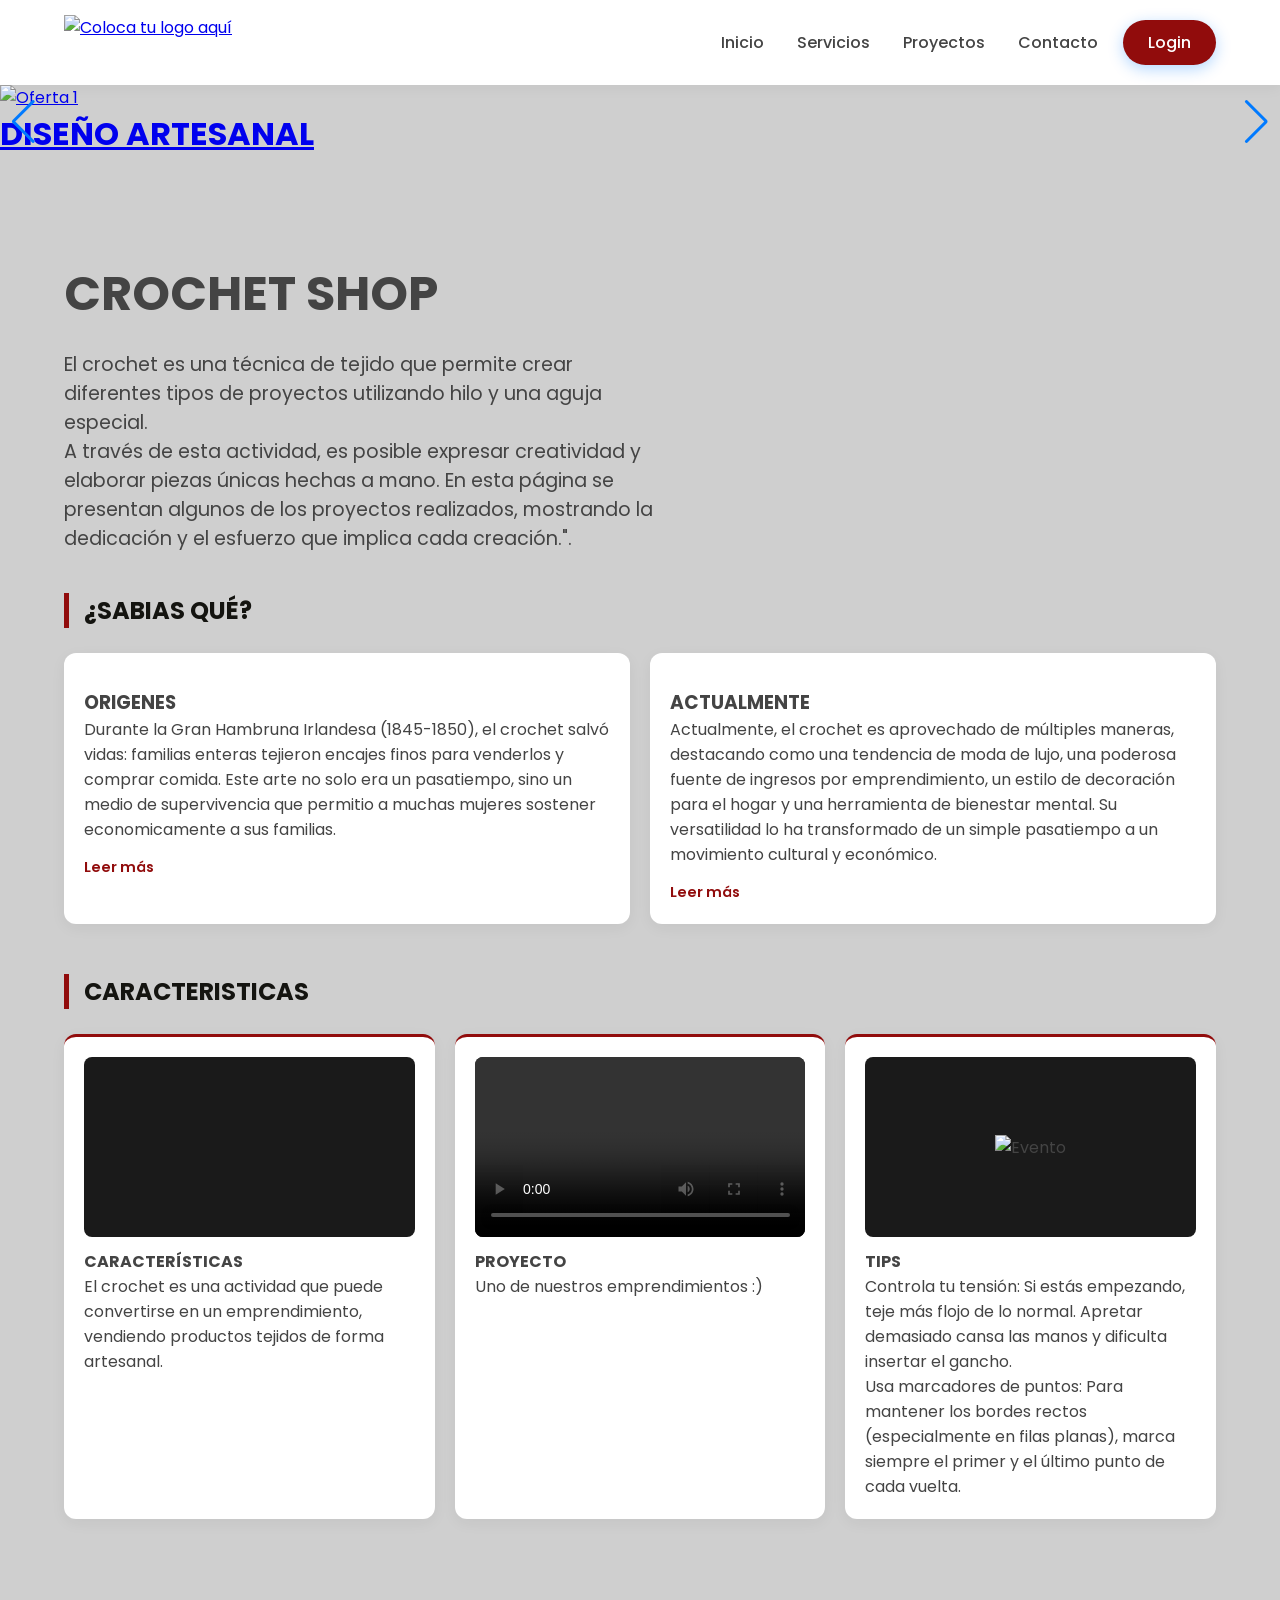
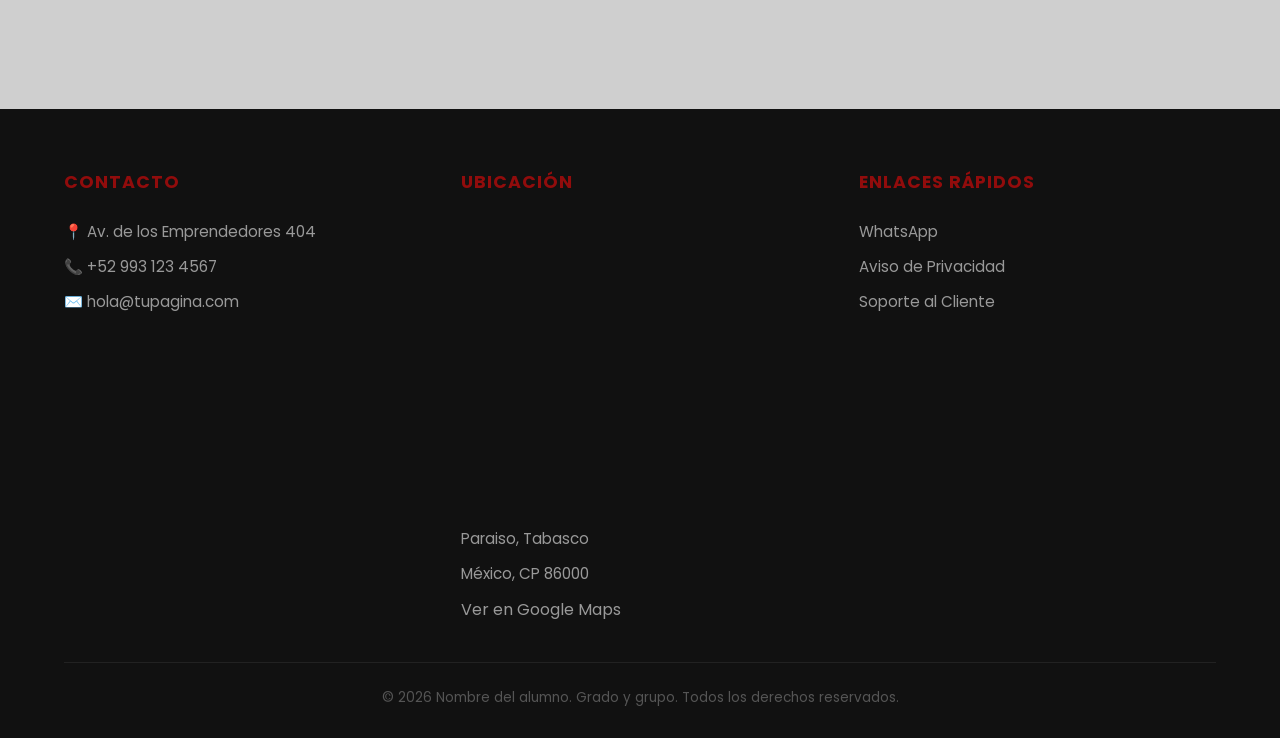
==== index.html @ ab85982d "Add files via upload" ====
<!DOCTYPE html>
<html lang="es">
<head>
    <meta charset="UTF-8">
    <meta name="viewport" content="width=device-width, initial-scale=1.0">
    <title>CROCHET SHOP</title>
        <!-- Google Fonts -->
    <link href="https://fonts.googleapis.com/css2?family=Poppins:wght@300;400;600&display=swap" rel="stylesheet">
    <link rel="stylesheet" href="estilos_maquetacion.css">
<link rel='stylesheet' href='https://cdn-uicons.flaticon.com/4.0.0/uicons-thin-straight/css/uicons-thin-straight.css'>
<link rel='stylesheet' href='https://cdn-uicons.flaticon.com/4.0.0/uicons-regular-rounded/css/uicons-regular-rounded.css'>
<link rel='stylesheet' href='https://cdn-uicons.flaticon.com/4.0.0/uicons-bold-rounded/css/uicons-bold-rounded.css'>
<link rel='stylesheet' href='https://cdn-uicons.flaticon.com/4.0.0/uicons-solid-straight/css/uicons-solid-straight.css'>

<!-- Swiper CSS -->
<link rel="stylesheet" href="https://cdn.jsdelivr.net/npm/swiper@11/swiper-bundle.min.css" />
</head>
<body>

    <header>
        <div class="container">
            <div class="logo">
                <!-- COLOCA TU LOGO AQUÍ -->
                <a href="index.html">
                    <img src="logo.jpeg"  alt="Coloca tu logo aquí">
                </a>
            </div>

            <nav>
                <ul class="nav-menu">
                    <li><a href="index.html"><i class="fi fi-ts-house-tree"></i></i>Inicio</a></li>
                    
                    <li class="dropdown">
                        <a href="#"><i class="fi fi-rr-time-twenty-four"></i></i>Servicios</a>
                        <ul class="dropdown-content">
                            <li><a href="#">Diseño Digital</a></li>
                            <li><a href="#">Páginas Web</a></li>
                            <li><a href="#">Mantenimiento y redes de cómputo</a></li>
                        </ul>
                    </li>
                   

                    <li><a href="#"><i class="fi fi-br-edit-alt"></i></i>Proyectos</a></li>
                    <li><a href="#"><i class="fi fi-ss-headset"></i></i>Contacto</a></li>
                    <li><a href="https://samathacollado-hash.github.io/sesion-inicio/" class="btn-login">Login</a></li>
                </ul>
            </nav>
        </div>
    </header>
    <!-- Banner Principal -->
<div class="swiper mainBanner">
    <div class="swiper-wrapper">
        
        <!-- Slide 1 -->
        <div class="swiper-slide">
            <a href="#" class="banner-link">
                <img src="1.png" alt="Oferta 1">
                <div class="banner-content">
                    <div class="text-box">
                        <h1>DISEÑO ARTESANAL</h1>
                    </div>
                </div>
            </a>
        </div>

        <!-- Slide 2 -->
        <div class="swiper-slide">
            <a href="#" class="banner-link">
                <img src="2.png" alt="Oferta 2">
                <div class="banner-content">
                    <div class="text-box">
                        <h1>HECHO A MANO</h1>
                    </div>
                </div>
            </a>
        </div>
        <!-- Slide 3 -->
        <div class="swiper-slide">
            <a href="#" class="banner-link">
                <img src="3.png" alt="Oferta 2">
                <div class="banner-content">
                    <div class="text-box">
                        <h1>DETALLES TEJIDOS</h1>
                    </div>
                </div>
            </a>
        </div>
<!-- Slide 4 -->
        <div class="swiper-slide">
            <a href="#" class="banner-link">
                <img src="4.png" alt="Oferta 1">
                <div class="banner-content">
                    <div class="text-box">
                        <h1>CROCHET CREATIVO</h1>
                    </div>
                </div>
            </a>
        </div>

        <!-- Slide 5 -->
        <div class="swiper-slide">
            <a href="#" class="banner-link">
                <img src="5.png" alt="Oferta 2">
                <div class="banner-content">
                    <div class="text-box">
                        <h1>TEJIDO ELEGANTE</h1>
                    </div>
                </div>
            </a>
        </div>
        <!-- Slide 6 -->
        <div class="swiper-slide">
            <a href="#" class="banner-link">
                <img src="6.png" alt="Oferta 2">
                <div class="banner-content">
                    <div class="text-box">
                        <h1>INSPIRACIÓN ARTESANAL</h1>
                    </div>
                </div>
            </a>
        </div>
    </div>

    <!-- Controles -->
    <div class="swiper-button-next"></div>
    <div class="swiper-button-prev"></div>
    <div class="swiper-pagination"></div>
</div>


    <main class="container" style="padding: 100px 0;">
        <h1 style="font-size: 3rem; margin-bottom: 20px;">CROCHET SHOP</h1>
        <p style="font-size: 1.2rem; max-width: 600px;">El crochet es una técnica de tejido que permite crear diferentes tipos de proyectos utilizando hilo y una aguja especial.<br> A través de esta actividad, es posible expresar creatividad y elaborar piezas únicas hechas a mano.

En esta página se presentan algunos de los proyectos realizados, mostrando la dedicación y el esfuerzo que implica cada creación.".</p>
        
                <section class="seccion-info">
            
            <!-- FILA DE 2 CUADROS (Noticias Destacadas) -->
            <h2 class="titulo-seccion">¿SABIAS QUÉ?</h2>
            <div class="contenedor-dos">
                <div class="cuadro cuadro-grande">
                    <div class="imagen-placeholder"><img src="sabiaque.webp" alt=""></div>
                    <h3>ORIGENES</h3>
                    <p>Durante la Gran Hambruna Irlandesa (1845-1850), el crochet salvó vidas: familias enteras tejieron encajes finos para venderlos y comprar comida. Este arte no solo era un pasatiempo, sino un medio de supervivencia que permitio a muchas mujeres sostener economicamente a sus familias.</p>
                    <a href="#" class="leer-mas">Leer más</a>
                </div>
                <div class="cuadro cuadro-grande">
                    <div class="imagen-placeholder"><img src="actualmente.jpg" alt=""></div>
                    <h3>ACTUALMENTE</h3>
                    <p>Actualmente, el crochet es aprovechado de múltiples maneras, destacando como una tendencia de moda de lujo, una poderosa fuente de ingresos por emprendimiento, un estilo de decoración para el hogar y una herramienta de bienestar mental. Su versatilidad lo ha transformado de un simple pasatiempo a un movimiento cultural y económico.</p>
                    <a href="#" class="leer-mas">Leer más</a>
                </div>
            </div>

            <!-- FILA DE 3 CUADROS (Eventos o Info Rápida) -->
            <h2 class="titulo-seccion">CARACTERISTICAS</h2>
            <div class="contenedor-tres">
    <!-- Cuadro con Imagen -->
    <div class="cuadro cuadro-pequeno">
        <div class="media-container">
            <img src="nosotros1.jpg" alt="">
        </div>
        <h4>CARACTERÍSTICAS</h4>
        <p>El crochet es una actividad que puede convertirse en un emprendimiento, vendiendo productos tejidos de forma artesanal.
</p>
    </div>

    <!-- Cuadro con Video -->
    <div class="cuadro cuadro-pequeno">
        <div class="media-container">
            <video controls>
                <source src="creatividad1.mp4" type="video/mp4">
                Tu navegador no soporta videos.
            </video>
        </div>
        <h4>PROYECTO</h4>
        <p>Uno de nuestros emprendimientos :) </p>
    </div>

    <!-- Cuadro con Info Rápida (Solo texto si quieres) -->
    <div class="cuadro cuadro-pequeno">
        <div class="media-container">
            <img src="nosotros2.jpg" alt="Evento">
        </div>
        <h4>TIPS</h4>
        <p>Controla tu tensión: Si estás empezando, teje más flojo de lo normal. Apretar demasiado cansa las manos y dificulta insertar el gancho. <br>

Usa marcadores de puntos: Para mantener los bordes rectos (especialmente en filas planas), marca siempre el primer y el último punto de cada vuelta. </p>
    </div>
</div>
</section>
    </main>

    <footer>
        <div class="container">
            <div class="footer-grid">
                <div class="footer-col">
                    <h4>Contacto</h4>
                    <p>📍 Av. de los Emprendedores 404</p>
                    <p>📞 +52 993 123 4567</p>
                    <p>✉️ hola@tupagina.com</p>
                </div>
                <div class="footer-col">
                    <h4>Ubicación</h4>
                    <iframe src="https://www.google.com/maps/embed?pb=!1m18!1m12!1m3!1d30288.227244583733!2d-93.25536992568364!3d18.3915583!2m3!1f0!2f0!3f0!3m2!1i1024!2i768!4f13.1!3m3!1m2!1s0x85ee8cd7cc8ce477%3A0xe16984e99de48f21!2sPreparatoria%20Augusto%20Hern%C3%A1ndez%20Oliv%C3%A9!5e0!3m2!1ses-419!2smx!4v1779738235847!5m2!1ses-419!2smx" width="400" height="300" style="border:0;" allowfullscreen="" loading="lazy" referrerpolicy="no-referrer-when-downgrade"></iframe>
                    <p>Paraiso, Tabasco</p>
                    <p>México, CP 86000</p>
                    <a href="#"> Ver en Google Maps</a>
                </div>
                <div class="footer-col">
                    <h4>Enlaces Rápidos</h4>
                    <ul>
                        <li><a href="https://wa.me/529333331973?text=Hola,%20me%20gustaría%20recibir%20información%20sobre%20sus%20productos%20o%20servicios.">WhatsApp</a></li>
                        <li><a href="#">Aviso de Privacidad</a></li>
                        <li><a href="#">Soporte al Cliente</a></li>
                    </ul>
                </div>
            </div>
            <div class="footer-bottom">
                &copy; 2026 Nombre del alumno. Grado y grupo. Todos los derechos reservados.
            </div>
        </div>
    </footer>


<script src="https://cdn.jsdelivr.net/npm/swiper@11/swiper-bundle.min.js"></script>
<script src="banner.js"></script>
</body>
</html>
---- estilos_maquetacion.css ----
/* --- 1. VARIABLES --- */
:root {
    --color-primario: #910c0c; /* Color principal (azul) */
    --color-oscuro: #141410; /* Color oscuro para textos fuertes */
    --color-texto: #444; /* Color general del texto */
    --blanco: #ffffff; /* Color blanco */
    --sombra: 0 10px 30px rgba(90, 81, 3, 0.1); /* Sombra suave */
    --transicion: all 0.4s cubic-bezier(0.165, 0.84, 0.44, 1); /* Animación suave */
}

/* Reset básico para quitar márgenes por defecto */
* {
    margin: 0;
    padding: 0;
    box-sizing: border-box; /* Evita que el padding rompa tamaños */
}

/* Configuración general del body */
body {
    font-family: 'Poppins', sans-serif; /* Fuente */
    background-color: #cfcfcf; /* Fondo claro */
    color: var(--color-texto); /* Color del texto */
    display: flex;
    flex-direction: column;
    min-height: 100vh; /* Para que el footer quede abajo */
}

/* Contenedor centrado */
.container {
    width: 90%;
    max-width: 1200px; /* Ancho máximo */
    margin: 0 auto; /* Centrar */
}

/* --- 2. HEADER Y LOGO --- */
header {
    background: var(--blanco); /* Fondo blanco */
    padding: 15px 0;
    box-shadow: 0 2px 15px rgba(0,0,0,0.05); /* Sombra ligera */
    position: sticky; /* Se queda fijo arriba */
    top: 0;
    z-index: 1000; /* Siempre encima */
}

/* Alinea logo y menú */
header .container {
    display: flex;
    justify-content: space-between;
    align-items: center;
}

/* CONFIGURACIÓN DEL LOGO */
.logo img {
    height: 55px; /* Tamaño del logo */
    width: auto;
    display: block;
}

/* --- 3. NAVEGACIÓN Y MENÚ --- */
.nav-menu {
    display: flex; /* Menú en fila */
    list-style: none; /* Quita viñetas */
    align-items: center;
}

/* Separación entre opciones */
.nav-menu > li {
    margin-left: 25px;
    position: relative; /* Necesario para submenú */
}

/* Estilo de enlaces */
.nav-menu a {
    text-decoration: none;
    color: var(--color-oscuro);
    font-weight: 500;
    padding: 10px 0;
    transition: var(--transicion);
    display: block;

    /* Permite alinear iconos con texto */
    display: inline-flex; 
    align-items: center; 
    gap: 8px; 
    text-decoration: none; 
    color: inherit;
}

/* Línea animada debajo del menú */
.nav-menu > li > a::after {
    content: '';
    position: absolute;
    width: 0; /* Empieza invisible */
    height: 2px;
    bottom: 0;
    left: 0;
    background-color: var(--color-primario);
    transition: var(--transicion);
}

/* Cuando pasas el mouse aparece la línea */
.nav-menu > li:hover > a::after {
    width: 100%;
}

/* Cambio de color al pasar el mouse */
.nav-menu a:hover {
    color: var(--color-primario);
}

/* --- 4. SUBMENÚ DESPLEGABLE --- */
.dropdown-content {
    position: absolute;
    top: 120%; /* Debajo del menú */
    left: -20px;
    background: var(--blanco);
    min-width: 220px;
    padding: 15px 0;
    list-style: none;
    border-radius: 12px; /* Bordes redondeados */
    box-shadow: var(--sombra);

    /* Oculto por defecto */
    opacity: 0;
    visibility: hidden;
    transform: translateY(20px); /* Baja un poco */
    transition: var(--transicion);
}

/* Mostrar el submenú al pasar el mouse */
.dropdown:hover .dropdown-content {
    opacity: 1;
    visibility: visible;
    transform: translateY(0);
}

/* Estilo de opciones del submenú */
.dropdown-content li a {
    padding: 12px 25px;
    font-size: 0.9rem;
    color: var(--color-texto);
    font-weight: 400;
}

/* Hover en submenú */
.dropdown-content li a:hover {
    background-color: #f8faff;
    color: var(--color-primario);
    padding-left: 30px; /* Se mueve a la derecha */
}

/* Botón Login resaltado */
.btn-login {
    background-color: var(--color-primario);
    color: var(--blanco) !important;
    padding: 10px 25px !important;
    border-radius: 50px; /* Forma redonda */
    box-shadow: 0 4px 15px rgba(0, 123, 255, 0.3);
}

/* Efecto hover del botón */
.btn-login:hover {
    transform: translateY(-2px); /* Se levanta */
    box-shadow: 0 6px 20px rgba(0, 123, 255, 0.4);
}

/* --- 5. RESPONSIVE --- */
@media (max-width: 850px) {

    /* Header en columna */
    header .container {
        flex-direction: column;
        gap: 20px;
    }

    /* Menú se adapta */
    .nav-menu {
        flex-wrap: wrap;
        justify-content: center;
    }

    .nav-menu li {
        margin: 5px 15px;
    }

    /* Submenú en móvil */
    .dropdown-content {
        position: static; /* Ya no flotante */
        box-shadow: none;
        opacity: 1;
        visibility: visible;
        transform: none;
        display: none; /* Oculto */
        background: #f1f1f1;
    }

    /* Mostrar al hacer hover */
    .dropdown:hover .dropdown-content {
        display: block;
    }
}

/* --- 6. FOOTER 3 COLUMNAS --- */
footer {
    background: #111;
    color: #fff;
    padding: 60px 0 30px;
    margin-top: auto; /* Empuja el footer abajo */
}

/* Grid para dividir en columnas */
.footer-grid {
    display: grid;
    grid-template-columns: repeat(auto-fit, minmax(250px, 1fr)); /* Responsive */
    gap: 40px;
    margin-bottom: 40px;
}

/* Títulos del footer */
.footer-col h4 {
    color: var(--color-primario);
    margin-bottom: 25px;
    font-size: 1.1rem;
    text-transform: uppercase;
    letter-spacing: 1px;
}

/* Texto del footer */
.footer-col p, .footer-col li {
    color: #999;
    font-size: 0.95rem;
    margin-bottom: 12px;
}

/* Quita viñetas */
.footer-col ul { 
    list-style: none; 
}

/* Enlaces del footer */
.footer-col a {
    color: #999;
    text-decoration: none;
    transition: var(--transicion);
}

/* Hover enlaces */
.footer-col a:hover {
    color: var(--blanco);
}

/* Parte inferior del footer */
.footer-bottom {
    text-align: center;
    border-top: 1px solid #222;
    padding-top: 25px;
    color: #555;
    font-size: 0.85rem;
}
   /* ESTILOS CSS PARA ESTA SECCIÓN (Agrégalos a tu bloque <style>) */

    .seccion-info {
        padding: 40px 0;
    }

    .titulo-seccion {
        margin-bottom: 25px;
        color: var(--color-oscuro);
        border-left: 5px solid var(--color-primario);
        padding-left: 15px;
    }

    /* Contenedores Flexbox */
    .contenedor-dos, .contenedor-tres {
        display: flex;
        gap: 20px;
        flex-wrap: wrap; /* Para que sea responsivo */
        margin-bottom: 50px;
    }

    /* Estilo base de los cuadros */
    .cuadro {
        background: var(--blanco);
        border-radius: 12px;
        padding: 20px;
        box-shadow: 0 4px 15px rgba(0,0,0,0.05);
        transition: transform 0.3s ease;
    }

    .cuadro:hover {
        transform: translateY(-5px);
    }

    /* Tamaños específicos */
    .cuadro-grande {
        flex: 1 1 calc(50% - 20px); /* 2 cuadros por fila */
        min-width: 300px;
    }

    .cuadro-pequeno {
        flex: 1 1 calc(33.33% - 20px); /* 3 cuadros por fila */
        min-width: 250px;
        border-top: 3px solid var(--color-primario);
        align-items: center;
    }
.imagen-placeholder {
    width: 100%;
    height: auto;       /* Ya no obligamos a que mida 200px */
    overflow: hidden;
    border-radius: 8px;
    margin-bottom: 15px;
}

.imagen-placeholder img {
    width: 100%;        /* Ocupa todo el ancho disponible */
    height: auto;       /* Mantiene su proporción natural */
    display: block;
}
  
    /* Elementos internos 
    .imagen-placeholder {
        background: #eee;
        height: 150px;
        display: flex;
        align-items: center;
        justify-content: center;
        border-radius: 8px;
        margin-bottom: 15px;
        color: #888;
    }*/

    .leer-mas {
        display: inline-block;
        margin-top: 15px;
        color: var(--color-primario);
        text-decoration: none;
        font-weight: 600;
        font-size: 0.9rem;
    }
    /* Contenedor universal para fotos y videos */
.media-container {
    width: 100%;
    height: 180px;         /* Altura fija para que los 3 cuadros estén parejos */
    background-color: #1a1a1a; /* Fondo oscuro para resaltar el contenido */
    display: flex;
    align-items: center;
    justify-content: center;
    border-radius: 8px;
    margin-bottom: 12px;
    overflow: hidden;
}

/* Ajuste para que se vea TODO (Imagen) */
.media-container img {
    max-width: 100%;
    max-height: 100%;
    object-fit: contain;   /* ESTA ES LA CLAVE: No corta nada */
}

/* Ajuste para que se vea TODO (Video) */
.media-container video {
    width: 100%;
    height: 100%;
    object-fit: contain;   /* ESTA ES LA CLAVE: Muestra el video completo */
    outline: none;
}
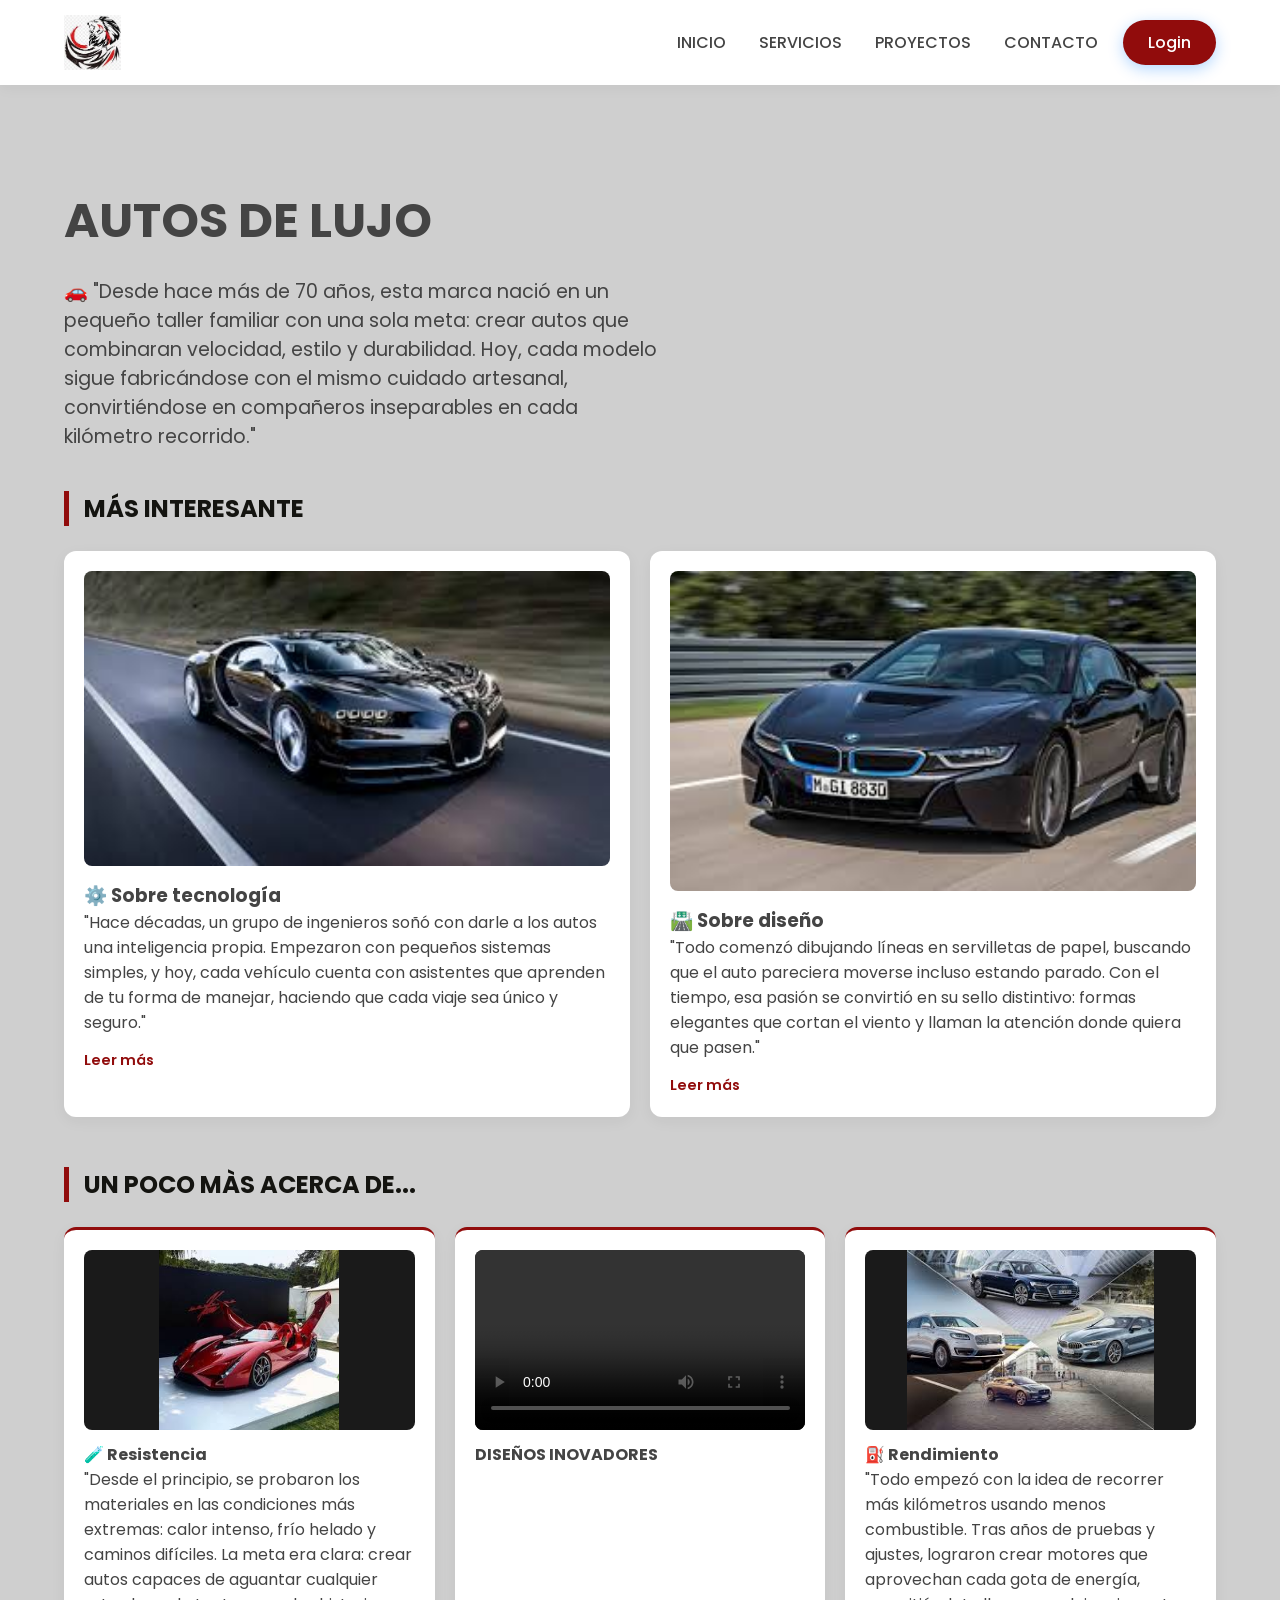
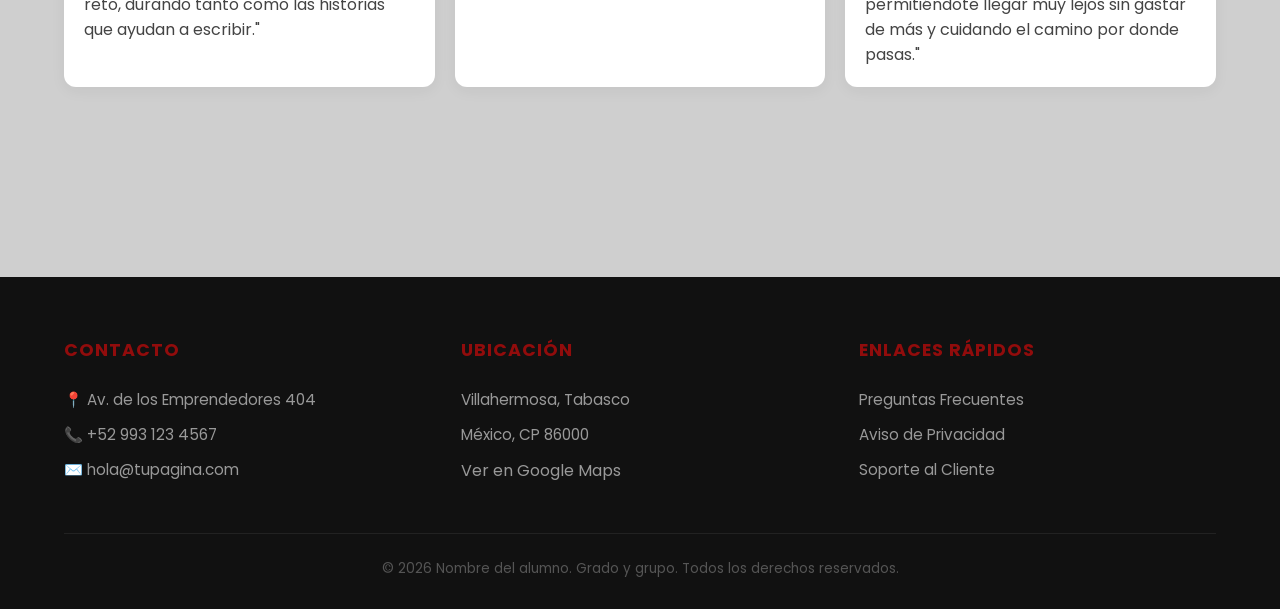
==== commit 5a831771: "Update index.html" ====
--- a/index.html
+++ b/index.html
@@ -3,35 +3,40 @@
 <head>
     <meta charset="UTF-8">
     <meta name="viewport" content="width=device-width, initial-scale=1.0">
-    <title>CROCHET SHOP</title>
+    <title>AUTOS</title>
         <!-- Google Fonts -->
     <link href="https://fonts.googleapis.com/css2?family=Poppins:wght@300;400;600&display=swap" rel="stylesheet">
     <link rel="stylesheet" href="estilos_maquetacion.css">
-<link rel='stylesheet' href='https://cdn-uicons.flaticon.com/4.0.0/uicons-thin-straight/css/uicons-thin-straight.css'>
+<link rel='stylesheet' href='https://cdn-uicons.flaticon.com/4.0.0/uicons-bold-straight/css/uicons-bold-straight.css'>
+<link rel='stylesheet' href='https://cdn-uicons.flaticon.com/4.0.0/uicons-solid-rounded/css/uicons-solid-rounded.css'>
 <link rel='stylesheet' href='https://cdn-uicons.flaticon.com/4.0.0/uicons-regular-rounded/css/uicons-regular-rounded.css'>
-<link rel='stylesheet' href='https://cdn-uicons.flaticon.com/4.0.0/uicons-bold-rounded/css/uicons-bold-rounded.css'>
 <link rel='stylesheet' href='https://cdn-uicons.flaticon.com/4.0.0/uicons-solid-straight/css/uicons-solid-straight.css'>
+
 
 <!-- Swiper CSS -->
 <link rel="stylesheet" href="https://cdn.jsdelivr.net/npm/swiper@11/swiper-bundle.min.css" />
+
+
 </head>
 <body>
 
     <header>
+        
+        
         <div class="container">
             <div class="logo">
                 <!-- COLOCA TU LOGO AQUÍ -->
                 <a href="index.html">
-                    <img src="logo.jpeg"  alt="Coloca tu logo aquí">
+                    <img src="logo.jpg"  alt="Coloca tu logo aquí">
                 </a>
             </div>
 
             <nav>
                 <ul class="nav-menu">
-                    <li><a href="index.html"><i class="fi fi-ts-house-tree"></i></i>Inicio</a></li>
+                    <li><a href="index.html"><i class="fi fi-bs-house-chimney-blank"></i></i>INICIO</a></li>
                     
                     <li class="dropdown">
-                        <a href="#"><i class="fi fi-rr-time-twenty-four"></i></i>Servicios</a>
+                        <a href="#"><i class="fi fi-sr-customer-care"></i></i>SERVICIOS</a>
                         <ul class="dropdown-content">
                             <li><a href="#">Diseño Digital</a></li>
                             <li><a href="#">Páginas Web</a></li>
@@ -40,129 +45,48 @@
                     </li>
                    
 
-                    <li><a href="#"><i class="fi fi-br-edit-alt"></i></i>Proyectos</a></li>
-                    <li><a href="#"><i class="fi fi-ss-headset"></i></i>Contacto</a></li>
-                    <li><a href="https://samathacollado-hash.github.io/sesion-inicio/" class="btn-login">Login</a></li>
+                    <li><a href="#"><i class="fi fi-rr-workflow-setting-alt"></i></i>PROYECTOS</a></li>
+                    <li><a href="#"><i class="fi fi-ss-customer-service"></i></i>CONTACTO</a></li>
+                    <li><a href="index2.html" class="btn-login">Login</a></li>
                 </ul>
             </nav>
         </div>
     </header>
-    <!-- Banner Principal -->
-<div class="swiper mainBanner">
-    <div class="swiper-wrapper">
-        
-        <!-- Slide 1 -->
-        <div class="swiper-slide">
-            <a href="#" class="banner-link">
-                <img src="1.png" alt="Oferta 1">
-                <div class="banner-content">
-                    <div class="text-box">
-                        <h1>DISEÑO ARTESANAL</h1>
-                    </div>
-                </div>
-            </a>
-        </div>
-
-        <!-- Slide 2 -->
-        <div class="swiper-slide">
-            <a href="#" class="banner-link">
-                <img src="2.png" alt="Oferta 2">
-                <div class="banner-content">
-                    <div class="text-box">
-                        <h1>HECHO A MANO</h1>
-                    </div>
-                </div>
-            </a>
-        </div>
-        <!-- Slide 3 -->
-        <div class="swiper-slide">
-            <a href="#" class="banner-link">
-                <img src="3.png" alt="Oferta 2">
-                <div class="banner-content">
-                    <div class="text-box">
-                        <h1>DETALLES TEJIDOS</h1>
-                    </div>
-                </div>
-            </a>
-        </div>
-<!-- Slide 4 -->
-        <div class="swiper-slide">
-            <a href="#" class="banner-link">
-                <img src="4.png" alt="Oferta 1">
-                <div class="banner-content">
-                    <div class="text-box">
-                        <h1>CROCHET CREATIVO</h1>
-                    </div>
-                </div>
-            </a>
-        </div>
-
-        <!-- Slide 5 -->
-        <div class="swiper-slide">
-            <a href="#" class="banner-link">
-                <img src="5.png" alt="Oferta 2">
-                <div class="banner-content">
-                    <div class="text-box">
-                        <h1>TEJIDO ELEGANTE</h1>
-                    </div>
-                </div>
-            </a>
-        </div>
-        <!-- Slide 6 -->
-        <div class="swiper-slide">
-            <a href="#" class="banner-link">
-                <img src="6.png" alt="Oferta 2">
-                <div class="banner-content">
-                    <div class="text-box">
-                        <h1>INSPIRACIÓN ARTESANAL</h1>
-                    </div>
-                </div>
-            </a>
-        </div>
-    </div>
-
-    <!-- Controles -->
-    <div class="swiper-button-next"></div>
-    <div class="swiper-button-prev"></div>
-    <div class="swiper-pagination"></div>
-</div>
-
 
     <main class="container" style="padding: 100px 0;">
-        <h1 style="font-size: 3rem; margin-bottom: 20px;">CROCHET SHOP</h1>
-        <p style="font-size: 1.2rem; max-width: 600px;">El crochet es una técnica de tejido que permite crear diferentes tipos de proyectos utilizando hilo y una aguja especial.<br> A través de esta actividad, es posible expresar creatividad y elaborar piezas únicas hechas a mano.
-
-En esta página se presentan algunos de los proyectos realizados, mostrando la dedicación y el esfuerzo que implica cada creación.".</p>
+        <h1 style="font-size: 3rem; margin-bottom: 20px;">AUTOS DE LUJO</h1>
+        <p style="font-size: 1.2rem; max-width: 600px;">🚗 "Desde hace más de 70 años, esta marca nació en un pequeño taller familiar con una sola meta: crear autos que combinaran velocidad, estilo y durabilidad. Hoy, cada modelo sigue fabricándose con el mismo cuidado artesanal, convirtiéndose en compañeros inseparables en cada kilómetro recorrido."</p>
         
                 <section class="seccion-info">
             
             <!-- FILA DE 2 CUADROS (Noticias Destacadas) -->
-            <h2 class="titulo-seccion">¿SABIAS QUÉ?</h2>
+            <h2 class="titulo-seccion"> MÁS INTERESANTE</h2>
             <div class="contenedor-dos">
                 <div class="cuadro cuadro-grande">
-                    <div class="imagen-placeholder"><img src="sabiaque.webp" alt=""></div>
-                    <h3>ORIGENES</h3>
-                    <p>Durante la Gran Hambruna Irlandesa (1845-1850), el crochet salvó vidas: familias enteras tejieron encajes finos para venderlos y comprar comida. Este arte no solo era un pasatiempo, sino un medio de supervivencia que permitio a muchas mujeres sostener economicamente a sus familias.</p>
+                    <div class="imagen-placeholder"><img src="LUJO1.jpg" alt=""></div>
+                    <h3>⚙️ Sobre tecnología</h3>
+                    <p> "Hace décadas, un grupo de ingenieros soñó con darle a los autos una inteligencia propia. Empezaron con pequeños sistemas simples, y hoy, cada vehículo cuenta con asistentes que aprenden de tu forma de manejar, haciendo que cada viaje sea único y seguro."</p>
+
                     <a href="#" class="leer-mas">Leer más</a>
                 </div>
                 <div class="cuadro cuadro-grande">
-                    <div class="imagen-placeholder"><img src="actualmente.jpg" alt=""></div>
-                    <h3>ACTUALMENTE</h3>
-                    <p>Actualmente, el crochet es aprovechado de múltiples maneras, destacando como una tendencia de moda de lujo, una poderosa fuente de ingresos por emprendimiento, un estilo de decoración para el hogar y una herramienta de bienestar mental. Su versatilidad lo ha transformado de un simple pasatiempo a un movimiento cultural y económico.</p>
+                    <div class="imagen-placeholder"><img src="LUJO2.jpg" alt=""></div>
+                    <h3>🛣️ Sobre diseño</h3>
+                    <p>"Todo comenzó dibujando líneas en servilletas de papel, buscando que el auto pareciera moverse incluso estando parado. Con el tiempo, esa pasión se convirtió en su sello distintivo: formas elegantes que cortan el viento y llaman la atención donde quiera que pasen."</p>
                     <a href="#" class="leer-mas">Leer más</a>
                 </div>
             </div>
 
             <!-- FILA DE 3 CUADROS (Eventos o Info Rápida) -->
-            <h2 class="titulo-seccion">CARACTERISTICAS</h2>
+            <h2 class="titulo-seccion">UN POCO MÀS ACERCA DE...</h2>
             <div class="contenedor-tres">
     <!-- Cuadro con Imagen -->
     <div class="cuadro cuadro-pequeno">
         <div class="media-container">
-            <img src="nosotros1.jpg" alt="">
+            <img src="LUJO3.jpg" alt="">
         </div>
-        <h4>CARACTERÍSTICAS</h4>
-        <p>El crochet es una actividad que puede convertirse en un emprendimiento, vendiendo productos tejidos de forma artesanal.
+        <h4>🧪 Resistencia</h4>
+        <p>"Desde el principio, se probaron los materiales en las condiciones más extremas: calor intenso, frío helado y caminos difíciles. La meta era clara: crear autos capaces de aguantar cualquier reto, durando tanto como las historias que ayudan a escribir."
 </p>
     </div>
 
@@ -170,24 +94,22 @@
     <div class="cuadro cuadro-pequeno">
         <div class="media-container">
             <video controls>
-                <source src="creatividad1.mp4" type="video/mp4">
+                <source src="VIDEO.mp4" type="video/mp4">
                 Tu navegador no soporta videos.
             </video>
         </div>
-        <h4>PROYECTO</h4>
-        <p>Uno de nuestros emprendimientos :) </p>
+        <h4>DISEÑOS INOVADORES</h4>
+        <p> </p>
     </div>
 
     <!-- Cuadro con Info Rápida (Solo texto si quieres) -->
     <div class="cuadro cuadro-pequeno">
         <div class="media-container">
-            <img src="nosotros2.jpg" alt="Evento">
+            <img src="LUJO4.jpg" alt="Evento">
         </div>
-        <h4>TIPS</h4>
-        <p>Controla tu tensión: Si estás empezando, teje más flojo de lo normal. Apretar demasiado cansa las manos y dificulta insertar el gancho. <br>
+        <h4>⛽ Rendimiento</h4>
+        <p>"Todo empezó con la idea de recorrer más kilómetros usando menos combustible. Tras años de pruebas y ajustes, lograron crear motores que aprovechan cada gota de energía, permitiéndote llegar muy lejos sin gastar de más y cuidando el camino por donde pasas."</p>
 
-Usa marcadores de puntos: Para mantener los bordes rectos (especialmente en filas planas), marca siempre el primer y el último punto de cada vuelta. </p>
-    </div>
 </div>
 </section>
     </main>
@@ -203,15 +125,14 @@
                 </div>
                 <div class="footer-col">
                     <h4>Ubicación</h4>
-                    <iframe src="https://www.google.com/maps/embed?pb=!1m18!1m12!1m3!1d30288.227244583733!2d-93.25536992568364!3d18.3915583!2m3!1f0!2f0!3f0!3m2!1i1024!2i768!4f13.1!3m3!1m2!1s0x85ee8cd7cc8ce477%3A0xe16984e99de48f21!2sPreparatoria%20Augusto%20Hern%C3%A1ndez%20Oliv%C3%A9!5e0!3m2!1ses-419!2smx!4v1779738235847!5m2!1ses-419!2smx" width="400" height="300" style="border:0;" allowfullscreen="" loading="lazy" referrerpolicy="no-referrer-when-downgrade"></iframe>
-                    <p>Paraiso, Tabasco</p>
+                    <p>Villahermosa, Tabasco</p>
                     <p>México, CP 86000</p>
-                    <a href="#"> Ver en Google Maps</a>
+                    <a href="#">Ver en Google Maps</a>
                 </div>
                 <div class="footer-col">
                     <h4>Enlaces Rápidos</h4>
                     <ul>
-                        <li><a href="https://wa.me/529333331973?text=Hola,%20me%20gustaría%20recibir%20información%20sobre%20sus%20productos%20o%20servicios.">WhatsApp</a></li>
+                        <li><a href="#">Preguntas Frecuentes</a></li>
                         <li><a href="#">Aviso de Privacidad</a></li>
                         <li><a href="#">Soporte al Cliente</a></li>
                     </ul>
@@ -223,8 +144,5 @@
         </div>
     </footer>
 
-
-<script src="https://cdn.jsdelivr.net/npm/swiper@11/swiper-bundle.min.js"></script>
-<script src="banner.js"></script>
 </body>
 </html>
